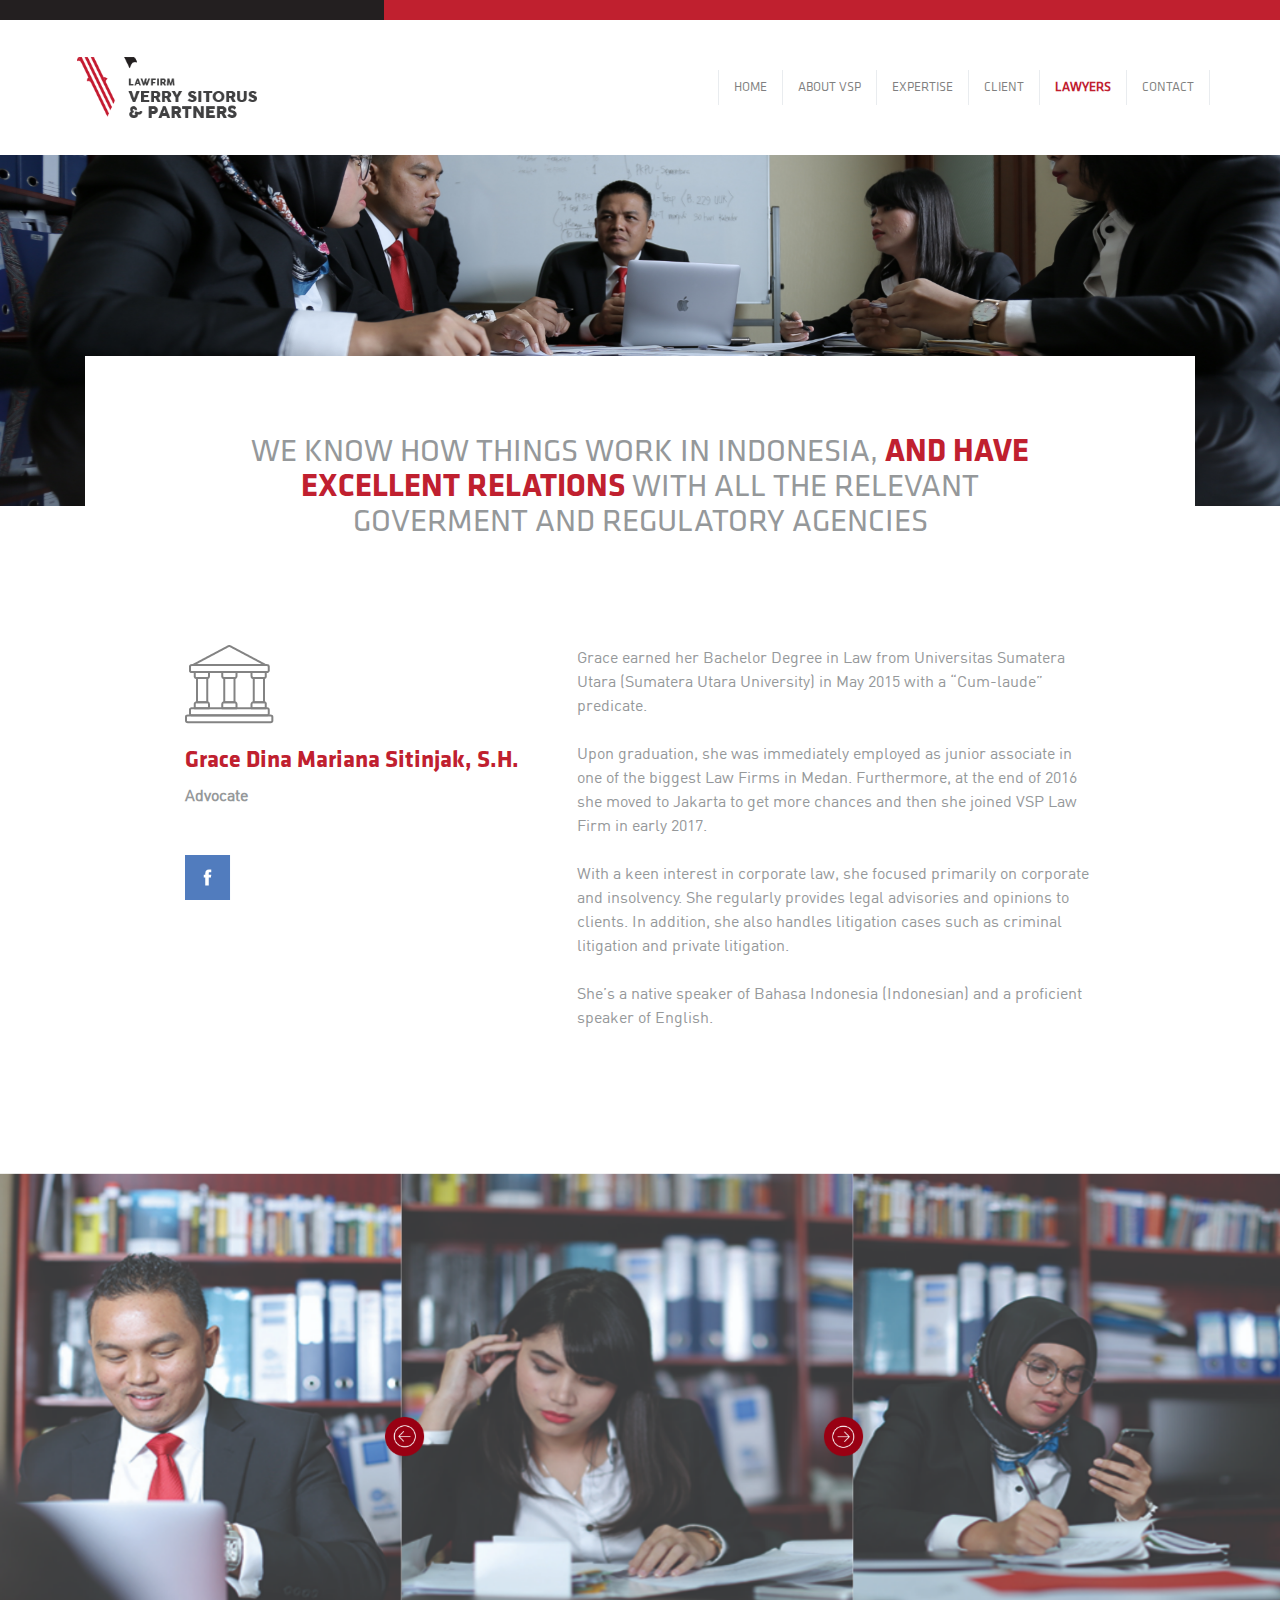
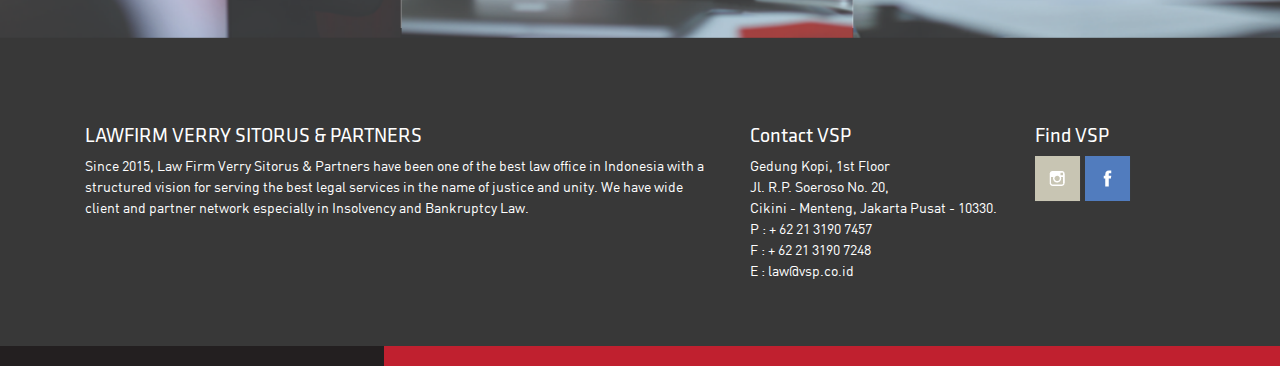
==== lawyers/lawyers-grace.html @ 058f3a02 "initial commit" ====
<!DOCTYPE html>
<html>
    <head>
        <meta charset="utf-8">
        <meta name="viewport" content="width=device-width, initial-scale=1.0">
        <meta http-equiv="X-UA-Compatible" content="ie=edge">
        <title>VSP - Grace Dina Mariana Sitinjak, S.H.</title>
        <link rel="icon" type="image/png" href="../assets/img/favicon-16x16.png" sizes="16x16" />
        <link rel="stylesheet" href="../assets/css/bootstrap.min.css">
        <link rel="stylesheet" href="../assets/css/style.css">
        <style>
            .jssorl-009-spin img {
                animation-name: jssorl-009-spin;
                animation-duration: 1.6s;
                animation-iteration-count: infinite;
                animation-timing-function: linear;
            }
            @keyframes jssorl-009-spin {
                from {
                    transform: rotate(0deg);
                }
                to {
                    transform: rotate(360deg);
                }
            }
            .jssorb051 .i {position:absolute;cursor:pointer;}
            .jssorb051 .i .b {fill:#fff;fill-opacity:0.5;}
            .jssorb051 .i:hover .b {fill-opacity:.7;}
            .jssorb051 .iav .b {fill-opacity: 1;}
            .jssorb051 .i.idn {opacity:.3;}
            .jssora051 {display:block;position:absolute;cursor:pointer;}
            .jssora051 .a {fill:none;stroke:#fff;stroke-width:360;stroke-miterlimit:10;}
            .jssora051:hover {opacity:.8;}
            .jssora051.jssora051dn {opacity:.5;}
            .jssora051.jssora051ds {opacity:.3;pointer-events:none;}
        </style>
    </head>
    <body>
        <table class="accent-color">
            <tr>
                <td class="black"></td>
                <td class="red"></td>
            </tr>
        </table>
        <nav class="navbar navbar-expand navbar-light navbar-vsp my-4">
            <div class="container">
                <a class="navbar-brand" href="#">
                    <img src="../assets/img/logo.png" alt="logo" width="180">
                </a>
              <button class="navbar-toggler" type="button" data-toggle="collapse" data-target="#navbarSupportedContent" aria-controls="navbarSupportedContent" aria-expanded="false" aria-label="Toggle navigation">
                <span class="navbar-toggler-icon"></span>
              </button>
              <div class="collapse navbar-collapse" id="navbarSupportedContent">
                <ul class="navbar-nav ml-auto">
                  <li class="nav-item border border-top-0 border-bottom-0 border-right-0">
                    <a class="nav-link" href="../index.html">HOME <span class="sr-only">(current)</span></a>
                  </li>
                  <li class="nav-item border border-top-0 border-bottom-0 border-right-0">
                    <a class="nav-link" href="../aboutus.html">ABOUT VSP</a>
                  </li>
                  <li class="nav-item border border-top-0 border-bottom-0 border-right-0">
                    <a class="nav-link" href="../expertise.html">EXPERTISE</a>
                  </li>
                  <li class="nav-item border border-top-0 border-bottom-0 border-right-0">
                    <a class="nav-link" href="../client.html">CLIENT</a>
                  </li>
                  <li class="nav-item border border-top-0 border-bottom-0 border-right-0 active">
                    <a class="nav-link" href="../lawyers.html">LAWYERS</a>
                  </li>
                  <li class="nav-item border border-top-0 border-bottom-0">
                    <a class="nav-link" href="../contact.html">CONTACT</a>
                  </li>
                </ul>
              </div>
          </div>
        </nav>
        <div class="container-fluid">
            <div class="row">
              <div class="col-lg-12 p-0">
                  <img class="d-block w-100" src="../assets/img/law1.png">
              </div>
            </div>
        </div>
        <div class="container">
            <div class="row">
                <div class="col-md-12">
                    <div class="section">
                        <div class="row pb-5">
                            <div class="col-md-12 mx-auto">
                                <div class="text-center">
                                <h2>
                                    WE KNOW HOW THINGS WORK IN INDONESIA, <span class="red">AND HAVE EXCELLENT RELATIONS</span> WITH ALL THE RELEVANT <br> GOVERMENT AND REGULATORY AGENCIES
                                </h2>
                                </div>
                            </div>
                        </div>
                        <div class="row py-5">
                            <div class="col-md-5">
                              <img src="../assets/img/logo-pantheon.png" alt="insolvency">
                              <h4 class="mt-4"><span class="red">Grace Dina Mariana Sitinjak, S.H.</span></h4>
                              <p><b>Advocate</b></p>
                              <div class="mt-5">
                                  <!-- <a href="#">
                                      <img src="../assets/img/ig.png" alt="instagram-logo">
                                  </a> -->
                                  <a href="https://www.linkedin.com/in/grace-dina-mariana-sitinjak-s-h-a92630a8/ ">
                                      <img src="../assets/img/fb.png" alt="facebook-logo">
                                  </a>
                              </div>
                            </div>
                            <div class="col-md-7">
                                  <p>
                                      Grace earned her Bachelor Degree in Law from Universitas Sumatera Utara (Sumatera Utara University) in May 2015 with a “Cum-laude” predicate. <br><br>
Upon graduation, she was immediately employed as junior associate in one of the biggest Law Firms in Medan. Furthermore, at the end of 2016 she moved to Jakarta to get more chances and then she joined VSP Law Firm in early 2017. <br><br>
With a keen interest in corporate law, she focused primarily on corporate and insolvency. She regularly provides legal advisories and opinions to clients. In addition, she also handles litigation cases such as criminal litigation and private litigation. <br><br>
She’s a native speaker of Bahasa Indonesia (Indonesian) and a proficient speaker of English.
                                  </p>
                            </div>
                          </div>
                    </div>
                 </div>
               </div>
            </div>

            <div id="jssor_1" style="position:relative;margin:0 auto;top:0;left:0;width:1020px;height:450px;overflow:hidden;visibility:hidden;margin-bottom:-110px">
                <div data-u="loading" class="jssorl-009-spin" style="position:absolute;top:0px;left:0px;width:100%;height:100%;text-align:center;background-color:rgba(0,0,0,0.7);">
                    <img style="margin-top:-19px;position:relative;top:50%;width:38px;height:38px;" src="../assets/img/spin.svg" />
                </div>
                <div data-u="slides" style="cursor:default;position:relative;top:0px;left:0px;width:1020px;height:370px;overflow:hidden;">
                    <div>
                        <img data-u="image" src="../assets/img/a.jpg"/>
                    </div>
                    <div>
                        <img data-u="image" src="../assets/img/B.jpg"/>
                    </div>
                    <div>
                        <img data-u="image" src="../assets/img/C.jpg"/>
                    </div>
                    <div>
                        <img data-u="image" src="../assets/img/D.jpg"/>
                    </div>
                    <div>
                        <img data-u="image" src="../assets/img/E.jpg"/>
                    </div>
                </div>
                <div data-u="arrowleft" class="jssora051" style="width:65px;height:65px;top:0px;left:325px;" data-autocenter="2" data-scale="0.75" data-scale-left="0.75">
                    <svg viewbox="0 0 16000 16000" style="position:absolute;top:0;left:0;width:100%;height:100%;">
                      <img src="../assets/img/prev.png" alt="prev" style="width:50%;height:50%;">
                        <polyline class="a" points="11040,1920 4960,8000 11040,14080 "></polyline>
                    </svg>
                </div>
                <div data-u="arrowright" class="jssora051" style="width:65px;height:65px;top:0px;right:320px;" data-autocenter="2" data-scale="0.75" data-scale-right="0.75">
                    <svg viewbox="0 0 16000 16000" style="position:absolute;top:0;left:0;width:100%;height:100%;">
                      <img src="../assets/img/next.png" alt="prev" style="width:50%;height:50%;">
                        <polyline class="a" points="4960,1920 11040,8000 4960,14080 "></polyline>
                    </svg>
                </div>
            </div>

        <footer class="mt-0 pb-0">
            <div class="container">
                <div class="row py-5">
                    <div class="col-md-7">
                        <h5>LAWFIRM VERRY SITORUS &amp; PARTNERS</h5>
                        <p>
                            Since 2015, Law Firm Verry Sitorus & Partners have been one of the best law office in Indonesia with a structured vision for serving the best legal services in the name of justice and unity. We have wide client and partner network especially in Insolvency and Bankruptcy Law.
                        </p>
                    </div>
                    <div class="col-md-3">
                        <h5>Contact VSP</h5>
                        <p>
                            Gedung Kopi, 1st Floor <br>
                            Jl. R.P. Soeroso No. 20,<br>
                            Cikini - Menteng, Jakarta Pusat - 10330.<br>
                            P : + 62 21 3190 7457<br>
                            F : + 62 21 3190 7248<br>
                            E : law@vsp.co.id <br>
                        </p>
                    </div>
                    <div class="col-md-2">
                        <h5>Find VSP</h5>
                        <a href="https://www.instagram.com/lawfirmverrysitorus/">
                            <img src="../assets/img/ig.png" alt="instagram-logo">
                        </a>
                        <a href="https://www.facebook.com/vsplawfirm/">
                            <img src="../assets/img/fb.png" alt="facebook-logo">
                        </a>
                    </div>
                </div>
            </div>
        </footer>

        <table class="accent-color">
            <tr>
                <td class="black"></td>
                <td class="red"></td>
            </tr>
        </table>

        <script
      src="https://code.jquery.com/jquery-3.2.1.min.js"
      integrity="sha256-hwg4gsxgFZhOsEEamdOYGBf13FyQuiTwlAQgxVSNgt4="
      crossorigin="anonymous"></script>
        <script src="../assets/js/bootstrap.min.js" charset="utf-8"></script>
        <script src="../assets/js/jssor.slider-26.5.0.min.js" type="text/javascript"></script>
        <script type="text/javascript">
            jssor_1_slider_init = function() {
                var jssor_1_options = {
                  $AutoPlay: 1,
                  $SlideWidth: 360,
                  $Cols: 2,
                  $Align: 320 ,
                  $ArrowNavigatorOptions: {
                    $Class: $JssorArrowNavigator$
                  },
                  $BulletNavigatorOptions: {
                    $Class: $JssorBulletNavigator$
                  }
                };
                var jssor_1_slider = new $JssorSlider$("jssor_1", jssor_1_options);
                /*#region responsive code begin*/
                var MAX_WIDTH = 1380;
                function ScaleSlider() {
                    var containerElement = jssor_1_slider.$Elmt.parentNode;
                    var containerWidth = containerElement.clientWidth;
                    if (containerWidth) {
                        var expectedWidth = Math.min(MAX_WIDTH || containerWidth, containerWidth);
                        jssor_1_slider.$ScaleWidth(expectedWidth);
                    }
                    else {
                        window.setTimeout(ScaleSlider, 30);
                    }
                }
                ScaleSlider();
                $Jssor$.$AddEvent(window, "load", ScaleSlider);
                $Jssor$.$AddEvent(window, "resize", ScaleSlider);
                $Jssor$.$AddEvent(window, "orientationchange", ScaleSlider);
                /*#endregion responsive code end*/
            };
            jssor_1_slider_init();
        </script>
    </body>
</html>
---- assets/css/style.css ----
@font-face {
    font-family: Klavika-Regular;
    src: url(../fonts/Klavika-Regular.otf);
}

@font-face {
    font-family: Klavika-Bold;
    src: url(../fonts/Klavika-Bold.otf);
}

@font-face {
    font-family: Klavika-Regular-Italic;
    src: url(../fonts/Klavika-Regular-Italic.otf);
}

@font-face {
    font-family: DIN-Regular;
    src: url(../fonts/DIN-Regular.ttf);
}

@font-face {
    font-family: DIN-Bold;
    src: url(../fonts/DIN-Bold.ttf);
}

@font-face {
    font-family: DIN-Medium;
    src: url(../fonts/DIN-Medium.ttf);
}

@font-face {
    font-family: DINPro-Regular;
    src: url(../fonts/DINPro-Regular.otf);
}

body {
    margin: 0;
    padding: 0;
    color: #95989A;
    font-smooth: always;
    -webkit-font-smoothing: antialiased;
	-moz-osx-font-smoothing: grayscale;
}

h1, h2, h3, h4, h5, .nav-link {
    font-family: Klavika-Regular;
}

h6, p {
    font-family: DIN-Regular;
}

 .btn {
     font-family: Klavika-Bold;
     font-size: 12px;
 }

 .btn.btn-sm {
     padding: 5px 0;
 }

.accent-color {
    width: 100%;
    height: 20px;
    border-collapse: collapse;
}

.accent-color td {
    margin: 0;
    padding: 0;
}

.accent-color td.black {
    width: 30%;
    background-color: #231F20;
}

.accent-color td.red {
    width: 70%;
    background-color: #C0202F;
}

.navbar {
    background: #fff;
}

.navbar.navbar-vsp a{
    color: #95989A;
    font-size: 13px;
    margin: 0 7px;
}

.vertical {
    border-left: 1px solid #95989A;
}

li.nav-item.active a {
    color: #C0202F!important;
    font-weight: bold;
}

.red {
    color: #C0202F;
    font-family: Klavika-Bold;
}

.din {
    font-family: DIN-Regular;
}

.btn-vsp {
    border-color: #95989A;
    color: #95989A;
    background: none;
    border-radius: 0;
    font-size: 13px;
    outline: 0;
    /*border: 0;*/
}

.btn-vsp:hover {
    border-color: #C0202F;
    color: #C0202F;
}

.card-news {
    border-radius: 0;
    border: 0;
}

.card-news img {
    opacity: 0.6;
}

.card-news:hover img {
    color: #000;
    opacity: 0.2;
}

.card-news .date {
    position: absolute;
    bottom: 20px;
}

.card-news .card-title {
    font-family: DIN-Bold;
}

.card-news .card-text {
    font-family: Klavika-Bold;
}

.card-profile {
    border-radius: 0;
    border-color: #ffffff;
    -o-transition: color .5s ease-out, background .5s ease-in;
    -ms-transition: color .5s ease-out, background .5s ease-in;
    -moz-transition: color .5s ease-out, background .5s ease-in;
    -webkit-transition: color .5s ease-out, background .5s ease-in;
    transition: color .5s ease-out, background .5s ease-in;
}

.card img.card-img-top {
    border: 0;
    border-radius: 0;
    max-height: 280px;
}

.card-profile .card-title {
    font-family: DIN-Regular;
    font-size: 12px;
}

.card-profile .card-text {
    position: absolute;
    bottom: 20px;
    font-family: Klavika-Bold;
}

.card-profile:hover, .card-image:hover + .card-profile {
    background-color: #C0202F;
    color: #fff;
}

.card-profile.main {
    background-color: #C0202F;
    color: #fff;
}

.card-profile .social {
    position: absolute;
    left: 0;
    top: 70px;
}

footer {
    background-color: #383838;
    color: #fff;
    padding: 50px 0;
}

footer p {
    font-size: 14px;
}

.carousel-control-prev {
     margin-left: -15px;
     margin-top: -250px;
     width: 30px;
     opacity: 1;
}

.carousel-control-next {
     margin-right: -15px;
     margin-top: -250px;
     width: 30px;
     opacity: 1;
}

.carousel-indicators {
    position: absolute;
    right: -130px;
    bottom: 0;
}

.carousel-indicators > li {
    border-radius: 75px;
    width: 5px;
    height: 5px;
    background: #ffffff;
}

.carousel-indicators > li.active {
    background: #C0202F;
    width: 10px;
    height: 10px;
    margin-top: -2px;
}

.section {
    background-color: #fff;
    margin-top: -150px;
    padding: 80px 100px;
}

.text-small {
    font-size: 14px;
}

.img-article {
    width: 650px;
    margin-left: -250px;
}

@media (max-width: 576px) {
    .section {
        margin-top: 0;
        padding: 30px;
    }
}

.btn-vsp-extended {
    background-color: #C0202F;
    color: #fff;
}

.btn-vsp-extended:hover {
    background-color: #C0202F;
    color: #fff;
}

.hr {
    border-top: 1px solid #e0e0e0;
}

.line-height-plus {
    line-height: 30px;
}

.form-radio,
.form-group {
  position: relative;
  margin-top: 2.25rem;
  margin-bottom: 2.25rem;
}

.form-inline > .form-group,
.form-inline > .btn {
  display: inline-block;
  margin-bottom: 0;
}

.form-help {
  margin-top: 0.125rem;
  margin-left: 0.125rem;
  color: #b3b3b3;
  font-size: 0.8rem;
}
.checkbox .form-help, .form-radio .form-help, .form-group .form-help {
  position: absolute;
  width: 100%;
}
.checkbox .form-help {
  position: relative;
  margin-bottom: 1rem;
}
.form-radio .form-help {
  padding-top: 0.25rem;
  margin-top: -1rem;
}

.form-group input {
  height: 1.9rem;
}
.form-group textarea {
  resize: none;
}
.form-group select {
  width: 100%;
  font-size: 1rem;
  height: 1.6rem;
  padding: 0.125rem 0.125rem 0.0625rem;
  background: none;
  border: none;
  line-height: 1.6;
  box-shadow: none;
}
.form-group .control-label {
  position: absolute;
  top: 0.25rem;
  pointer-events: none;
  padding-left: 0.125rem;
  z-index: 1;
  color: #b3b3b3;
  font-size: 1rem;
  font-weight: normal;
  -webkit-transition: all 0.28s ease;
  transition: all 0.28s ease;
}
.form-group .bar {
  position: relative;
  border-bottom: 0.0625rem solid #999;
  display: block;
}
.form-group .bar::before {
  content: '';
  height: 0.125rem;
  width: 0;
  left: 50%;
  bottom: -0.0625rem;
  position: absolute;
  background: #C0202F;
  -webkit-transition: left 0.28s ease, width 0.28s ease;
  transition: left 0.28s ease, width 0.28s ease;
  z-index: 2;
}
.form-group input,
.form-group textarea {
  display: block;
  background: none;
  padding: 0.125rem 0.125rem 0.0625rem;
  font-size: 1rem;
  border-width: 0;
  border-color: transparent;
  line-height: 1.9;
  width: 100%;
  color: transparent;
  -webkit-transition: all 0.28s ease;
  transition: all 0.28s ease;
  box-shadow: none;
}
.form-group input[type="file"] {
  line-height: 1;
}
.form-group input[type="file"] ~ .bar {
  display: none;
}
.form-group select,
.form-group input:focus,
.form-group input:valid,
.form-group input.form-file,
.form-group input.has-value,
.form-group textarea:focus,
.form-group textarea:valid,
.form-group textarea.form-file,
.form-group textarea.has-value {
  color: #333;
}
.form-group select ~ .control-label,
.form-group input:focus ~ .control-label,
.form-group input:valid ~ .control-label,
.form-group input.form-file ~ .control-label,
.form-group input.has-value ~ .control-label,
.form-group textarea:focus ~ .control-label,
.form-group textarea:valid ~ .control-label,
.form-group textarea.form-file ~ .control-label,
.form-group textarea.has-value ~ .control-label {
  font-size: 0.8rem;
  color: gray;
  top: -1rem;
  left: 0;
}
.form-group select:focus,
.form-group input:focus,
.form-group textarea:focus {
  outline: none;
}
.form-group select:focus ~ .control-label,
.form-group input:focus ~ .control-label,
.form-group textarea:focus ~ .control-label {
  color: #C0202F;
}
.form-group select:focus ~ .bar::before,
.form-group input:focus ~ .bar::before,
.form-group textarea:focus ~ .bar::before {
  width: 100%;
  left: 0;
}

.checkbox label,
.form-radio label {
  position: relative;
  cursor: pointer;
  padding-left: 2rem;
  text-align: left;
  color: #333;
  display: block;
}
.checkbox input,
.form-radio input {
  width: auto;
  opacity: 0.00000001;
  position: absolute;
  left: 0;
}

.radio {
  margin-bottom: 1rem;
}
.radio .helper {
  position: absolute;
  top: -0.25rem;
  left: -0.25rem;
  cursor: pointer;
  display: block;
  font-size: 1rem;
  -webkit-user-select: none;
     -moz-user-select: none;
      -ms-user-select: none;
          user-select: none;
  color: #999;
}
.radio .helper::before, .radio .helper::after {
  content: '';
  position: absolute;
  left: 0;
  top: 0;
  margin: 0.25rem;
  width: 1rem;
  height: 1rem;
  -webkit-transition: -webkit-transform 0.28s ease;
  transition: -webkit-transform 0.28s ease;
  transition: transform 0.28s ease;
  transition: transform 0.28s ease, -webkit-transform 0.28s ease;
  border-radius: 50%;
  border: 0.125rem solid currentColor;
}
.radio .helper::after {
  -webkit-transform: scale(0);
          transform: scale(0);
  background-color: #C0202F;
  border-color: #C0202F;
}
.radio label:hover .helper {
  color: #C0202F;
}
.radio input:checked ~ .helper::after {
  -webkit-transform: scale(0.5);
          transform: scale(0.5);
}
.radio input:checked ~ .helper::before {
  color: #C0202F;
}

.checkbox {
  margin-top: 3rem;
  margin-bottom: 1rem;
}
.checkbox .helper {
  color: #999;
  position: absolute;
  top: 0;
  left: 0;
  width: 1rem;
  height: 1rem;
  z-index: 0;
  border: 0.125rem solid currentColor;
  border-radius: 0.0625rem;
  -webkit-transition: border-color 0.28s ease;
  transition: border-color 0.28s ease;
}
.checkbox .helper::before, .checkbox .helper::after {
  position: absolute;
  height: 0;
  width: 0.2rem;
  background-color: #C0202F;
  display: block;
  -webkit-transform-origin: left top;
          transform-origin: left top;
  border-radius: 0.25rem;
  content: '';
  -webkit-transition: opacity 0.28s ease, height 0s linear 0.28s;
  transition: opacity 0.28s ease, height 0s linear 0.28s;
  opacity: 0;
}
.checkbox .helper::before {
  top: 0.65rem;
  left: 0.38rem;
  -webkit-transform: rotate(-135deg);
          transform: rotate(-135deg);
  box-shadow: 0 0 0 0.0625rem #fff;
}
.checkbox .helper::after {
  top: 0.3rem;
  left: 0;
  -webkit-transform: rotate(-45deg);
          transform: rotate(-45deg);
}
.checkbox label:hover .helper {
  color: #C0202F;
}
.checkbox input:checked ~ .helper {
  color: #C0202F;
}
.checkbox input:checked ~ .helper::after, .checkbox input:checked ~ .helper::before {
  opacity: 1;
  -webkit-transition: height 0.28s ease;
  transition: height 0.28s ease;
}
.checkbox input:checked ~ .helper::after {
  height: 0.5rem;
}
.checkbox input:checked ~ .helper::before {
  height: 1.2rem;
  -webkit-transition-delay: 0.28s;
          transition-delay: 0.28s;
}

.radio + .radio,
.checkbox + .checkbox {
  margin-top: 1rem;
}

.has-error .legend.legend, .has-error.form-group .control-label.control-label {
  color: #d9534f;
}
.has-error.form-group .form-help,
.has-error.form-group .helper, .has-error.checkbox .form-help,
.has-error.checkbox .helper, .has-error.radio .form-help,
.has-error.radio .helper, .has-error.form-radio .form-help,
.has-error.form-radio .helper {
  color: #d9534f;
}
.has-error .bar::before {
  background: #d9534f;
  left: 0;
  width: 100%;
}

.button {
  position: relative;
  background: currentColor;
  border: 1px solid currentColor;
  font-size: 1.1rem;
  color: #4f93ce;
  margin: 3rem 0;
  padding: 0.75rem 3rem;
  cursor: pointer;
  -webkit-transition: background-color 0.28s ease, color 0.28s ease, box-shadow 0.28s ease;
  transition: background-color 0.28s ease, color 0.28s ease, box-shadow 0.28s ease;
  overflow: hidden;
  box-shadow: 0 2px 2px 0 rgba(0, 0, 0, 0.14), 0 3px 1px -2px rgba(0, 0, 0, 0.2), 0 1px 5px 0 rgba(0, 0, 0, 0.12);
}
.button span {
  color: #fff;
  position: relative;
  z-index: 1;
}
.button::before {
  content: '';
  position: absolute;
  background: #071017;
  border: 50vh solid #1d4567;
  width: 30vh;
  height: 30vh;
  border-radius: 50%;
  display: block;
  top: 50%;
  left: 50%;
  z-index: 0;
  opacity: 1;
  -webkit-transform: translate(-50%, -50%) scale(0);
          transform: translate(-50%, -50%) scale(0);
}
.button:hover {
  color: #C0202F;
  box-shadow: 0 6px 10px 0 rgba(0, 0, 0, 0.14), 0 1px 18px 0 rgba(0, 0, 0, 0.12), 0 3px 5px -1px rgba(0, 0, 0, 0.2);
}
.button:active::before, .button:focus::before {
  -webkit-transition: opacity 0.28s ease 0.364s, -webkit-transform 1.12s ease;
  transition: opacity 0.28s ease 0.364s, -webkit-transform 1.12s ease;
  transition: transform 1.12s ease, opacity 0.28s ease 0.364s;
  transition: transform 1.12s ease, opacity 0.28s ease 0.364s, -webkit-transform 1.12s ease;
  -webkit-transform: translate(-50%, -50%) scale(1);
          transform: translate(-50%, -50%) scale(1);
  opacity: 0;
}
.button:focus {
  outline: none;
}
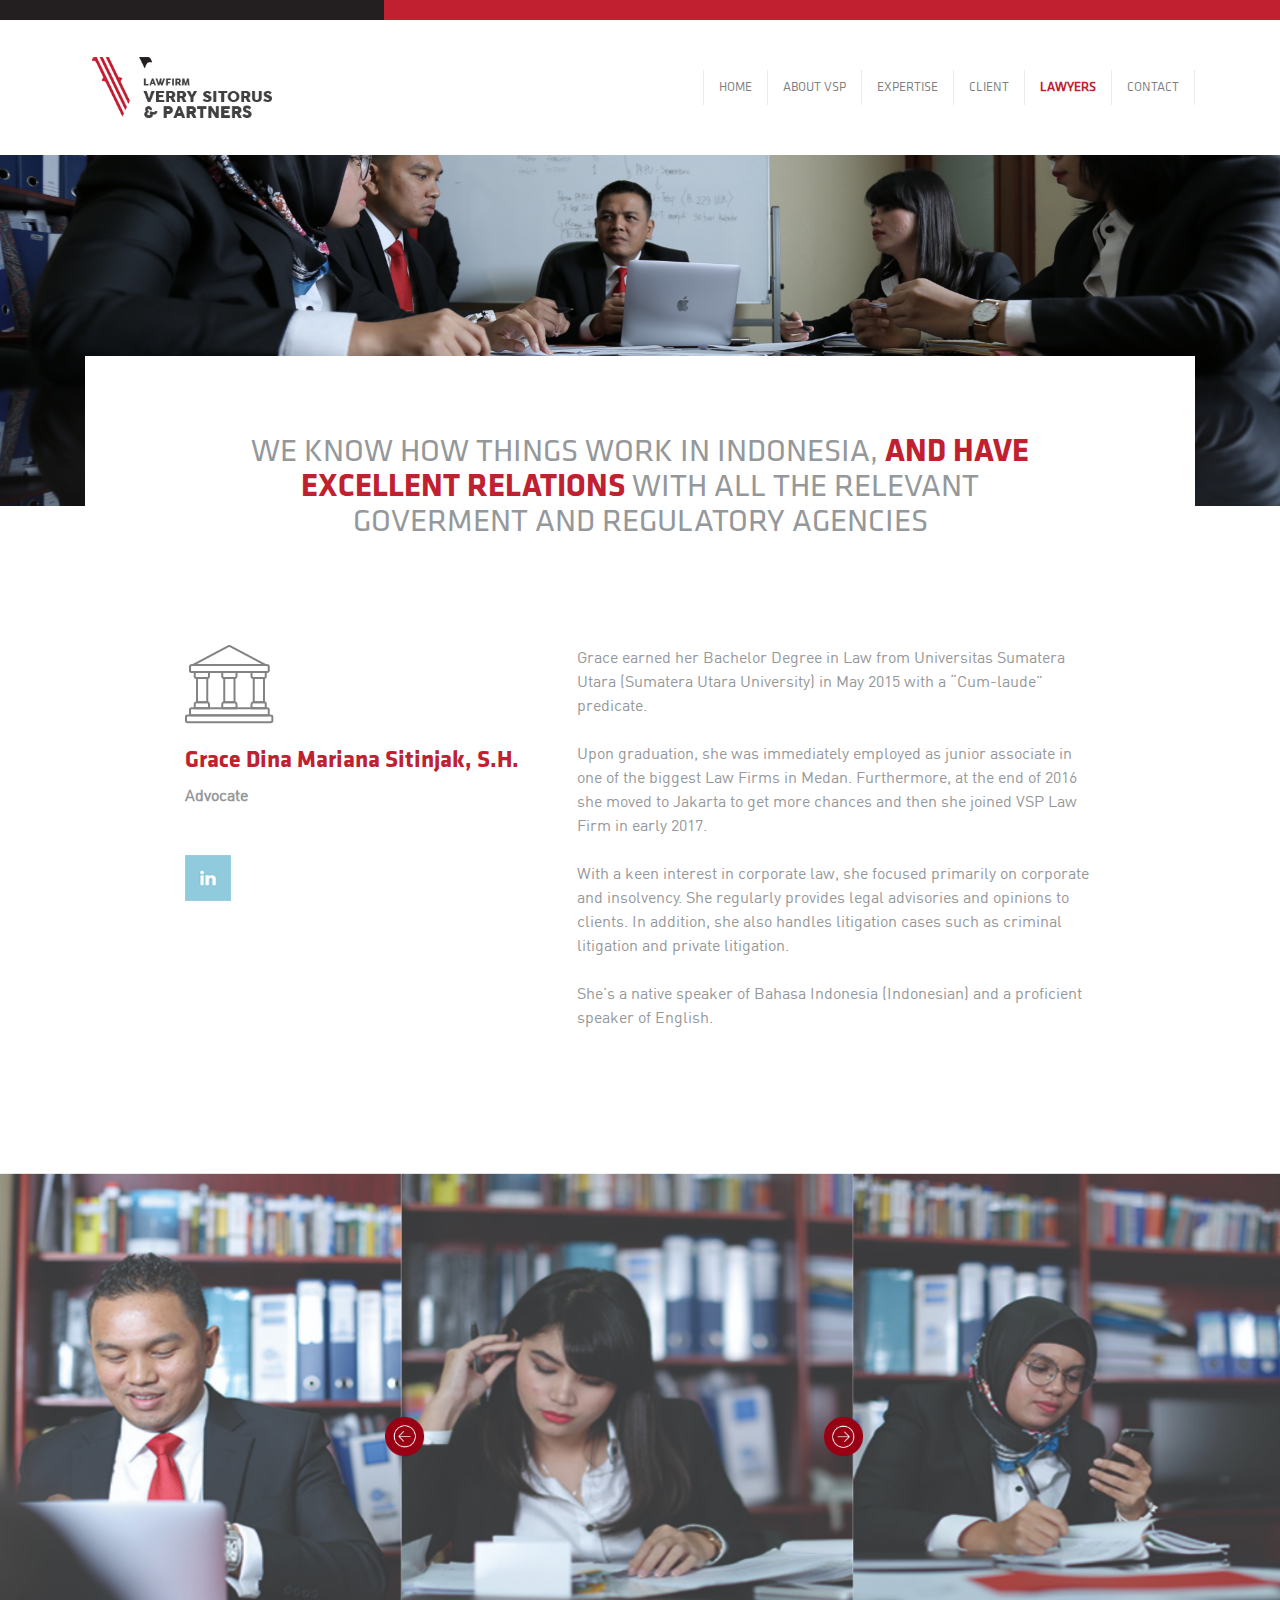
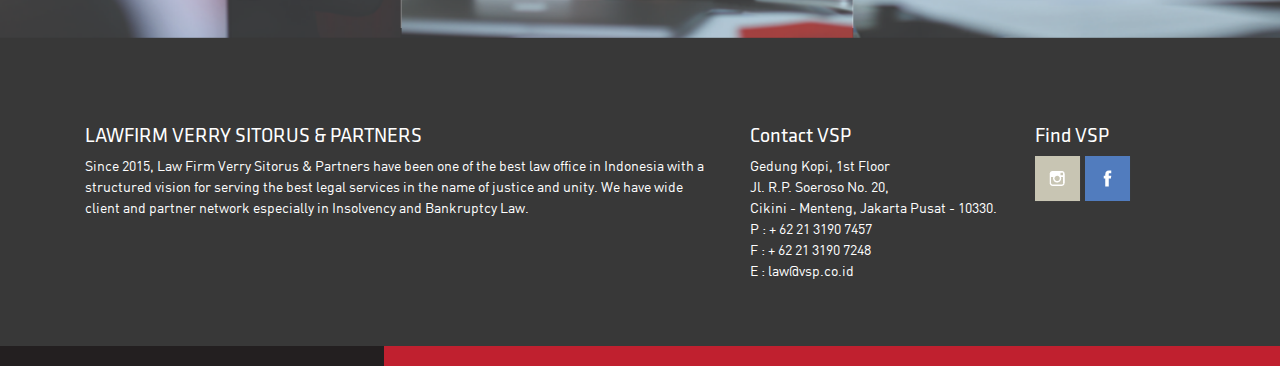
==== commit e54f3f59: "convert to php" ====
--- a/lawyers/lawyers-grace.html
+++ b/lawyers/lawyers-grace.html
@@ -42,7 +42,7 @@
                 <td class="red"></td>
             </tr>
         </table>
-        <nav class="navbar navbar-expand navbar-light navbar-vsp my-4">
+        <nav class="navbar navbar-expand-lg navbar-light navbar-vsp my-4">
             <div class="container">
                 <a class="navbar-brand" href="#">
                     <img src="../assets/img/logo.png" alt="logo" width="180">
@@ -53,22 +53,22 @@
               <div class="collapse navbar-collapse" id="navbarSupportedContent">
                 <ul class="navbar-nav ml-auto">
                   <li class="nav-item border border-top-0 border-bottom-0 border-right-0">
-                    <a class="nav-link" href="../index.html">HOME <span class="sr-only">(current)</span></a>
-                  </li>
-                  <li class="nav-item border border-top-0 border-bottom-0 border-right-0">
-                    <a class="nav-link" href="../aboutus.html">ABOUT VSP</a>
-                  </li>
-                  <li class="nav-item border border-top-0 border-bottom-0 border-right-0">
-                    <a class="nav-link" href="../expertise.html">EXPERTISE</a>
-                  </li>
-                  <li class="nav-item border border-top-0 border-bottom-0 border-right-0">
-                    <a class="nav-link" href="../client.html">CLIENT</a>
+                    <a class="nav-link" href="../index.php">HOME <span class="sr-only">(current)</span></a>
+                  </li>
+                  <li class="nav-item border border-top-0 border-bottom-0 border-right-0">
+                    <a class="nav-link" href="../aboutus.php">ABOUT VSP</a>
+                  </li>
+                  <li class="nav-item border border-top-0 border-bottom-0 border-right-0">
+                    <a class="nav-link" href="../expertise.php">EXPERTISE</a>
+                  </li>
+                  <li class="nav-item border border-top-0 border-bottom-0 border-right-0">
+                    <a class="nav-link" href="../client.php">CLIENT</a>
                   </li>
                   <li class="nav-item border border-top-0 border-bottom-0 border-right-0 active">
-                    <a class="nav-link" href="../lawyers.html">LAWYERS</a>
+                    <a class="nav-link" href="../lawyers.php">LAWYERS</a>
                   </li>
                   <li class="nav-item border border-top-0 border-bottom-0">
-                    <a class="nav-link" href="../contact.html">CONTACT</a>
+                    <a class="nav-link" href="../contact.php">CONTACT</a>
                   </li>
                 </ul>
               </div>
@@ -104,7 +104,7 @@
                                       <img src="../assets/img/ig.png" alt="instagram-logo">
                                   </a> -->
                                   <a href="https://www.linkedin.com/in/grace-dina-mariana-sitinjak-s-h-a92630a8/ ">
-                                      <img src="../assets/img/fb.png" alt="facebook-logo">
+                                      <img src="../assets/img/in.png" alt="facebook-logo">
                                   </a>
                               </div>
                             </div>
--- a/assets/css/style.css
+++ b/assets/css/style.css
@@ -618,3 +618,14 @@
 .button:focus {
   outline: none;
 }
+
+   #googleMap {
+    height: 400px;
+    width: 100%;
+   }
+
+   .section-map {
+       background-color: #fff;
+       margin-top: -150px;
+       padding: 80px 100px 0px 80px;
+   }
